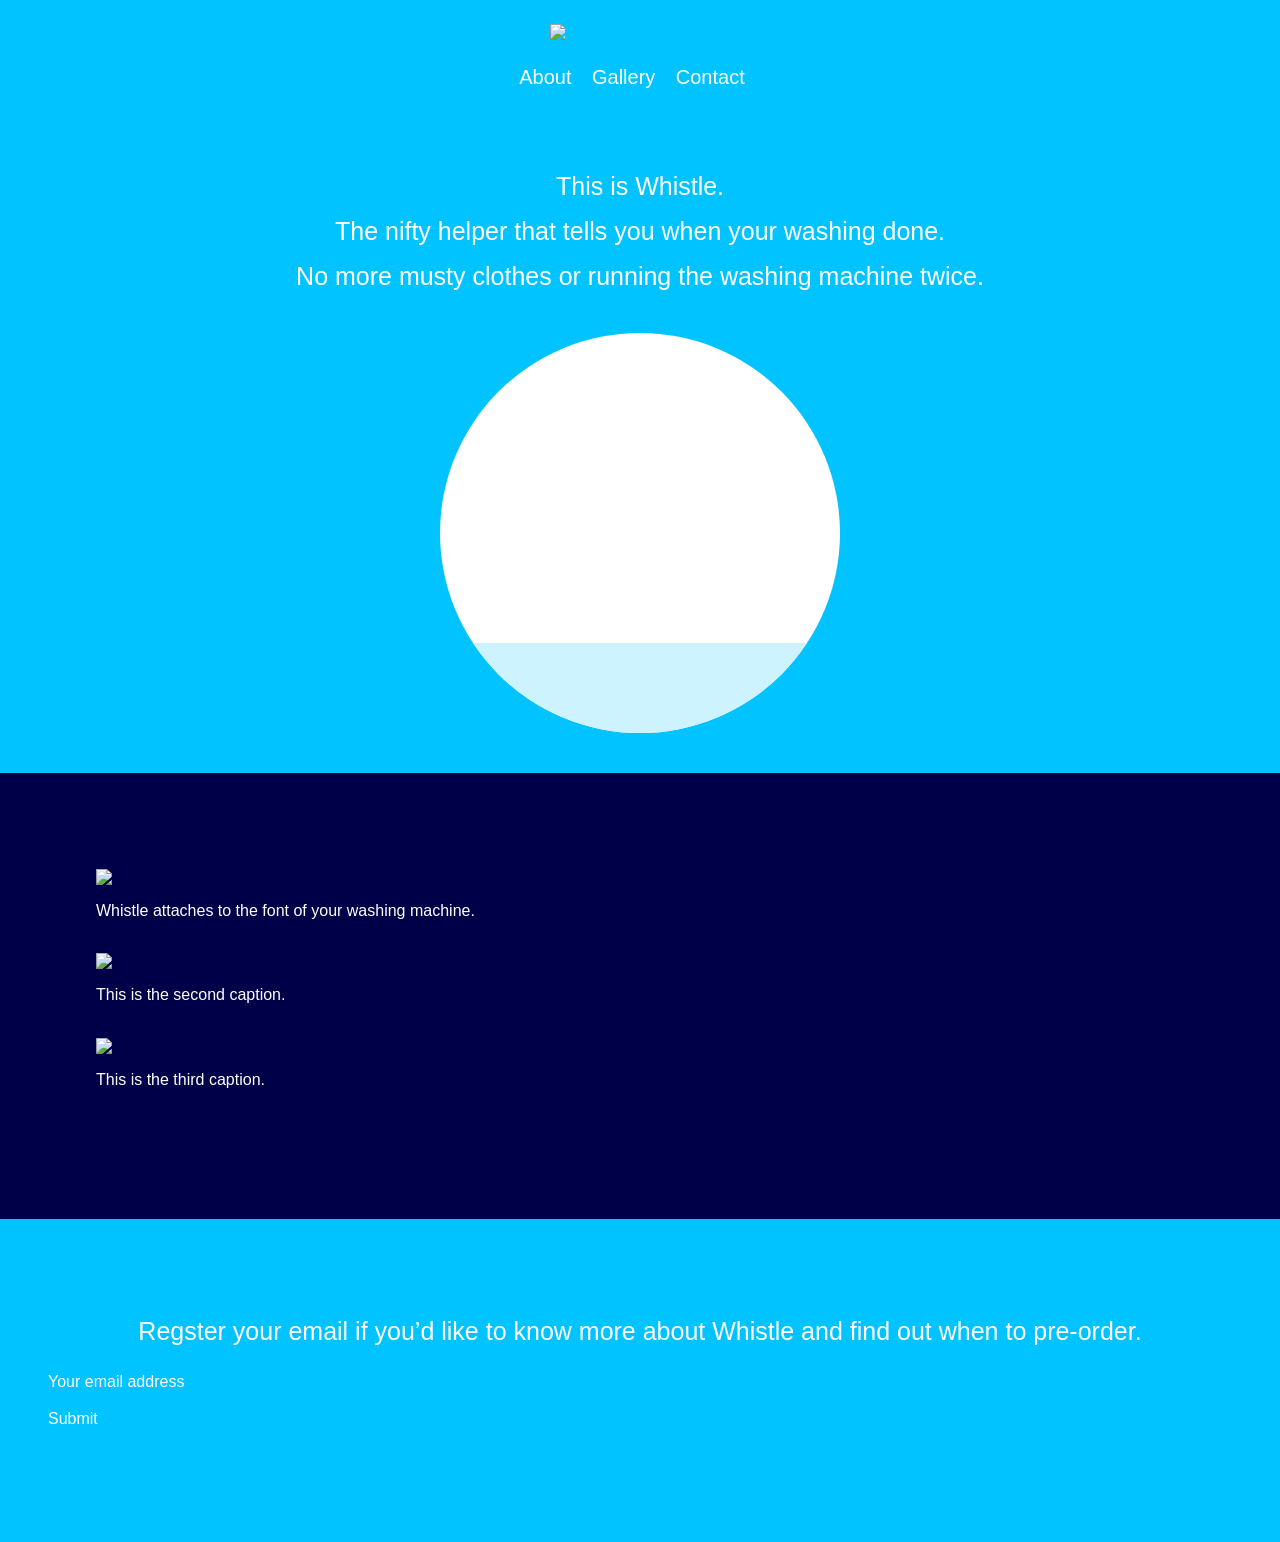
==== index.html @ 036cc0a6 "live version" ====
<!DOCTYPE html>
<html>
<head>
  <meta charset="utf-8">
<meta name="mobile-web-app-capable" content="yes">
<meta name="viewport" content="width=device-width, initial-scale=1.0, maximum-scale=1.0, user-scalable=no">
<link rel="icon" href="favicon.ico" type="image/x-icon">
<link rel="shortcut icon" href="img/favicon.ico" type="image/x-icon">

<link rel="stylesheet" href="css/styles.css">
  <title>Whistle | The Nifty Helper</title>
</head>
<body>
  

  <body class="top">
   
   <div class="wrapper"> 
     
     <header>
        <div class="logo">
          <img class="logo-size" src="img/whistle-logo.svg" />
        </div>

        <div class="nav">
          <a href="#section-about" class="nav-link">About</a>
          <a href="#section-gallery" class="nav-link">Gallery</a>
          <a href="#section-contact" class="nav-link no-margin">Contact</a>
        </div>
      </header>

      <section id="section-about" class="about-panel">
        <div class="about-copy">
          <p>This is Whistle.</p> 
          <P>The nifty helper that tells you when your washing done.</p> 
          <p>No more musty clothes or running the washing machine twice.</p>
        </div>
        <svg class="svg-wrap" id="svg-1"></svg>
       <!--  <div class="washing-machine">
          <img src="img/washing-machine.png" />
        </div> -->
      </section> 

      <section id="section-gallery" class="gallery-panel">
        <div class="gallery-images">
          <img src="img/whistle-product_800.png" />
          <p>Whistle attaches to the font of your washing machine.</p>
          <img src="img/whistle-product_800.png" />
          <p>This is the second caption.</p>
          <img src="img/whistle-product_800.png" />
          <p class="no-bottom-margin">This is the third caption.</p>
        </div>
      </section>

      <section id="section-contact" class="contact-panel">
        <div class="contact-copy">
          <p>Regster your email if you’d like to know more about Whistle and find out when to pre-order.</p>
        </div>
        <div class="email-signup">
          <p>Your email address</p>
          <p>Submit</p>
        </div>
      </section>

    </div>

  


  <script src="js/vendor/jquery-2.1.1.min.js"></script>
  <script src="js/vendor/snap.svg.js"></script>
  <script src="js/main.js"></script>
</body>
</html>
---- css/styles.css ----
/* line 5, /Users/itomblack/Repos/iot-frontend/src/sass/_normalize.scss */
html {
  font-family: sans-serif;
  -ms-text-size-adjust: 100%;
  -webkit-text-size-adjust: 100%; }

/* line 12, /Users/itomblack/Repos/iot-frontend/src/sass/_normalize.scss */
body {
  margin: 0; }

/* line 31, /Users/itomblack/Repos/iot-frontend/src/sass/_normalize.scss */
article, aside, details, figcaption, figure, footer, header, hgroup, main, nav, section, summary {
  display: block; }

/* line 40, /Users/itomblack/Repos/iot-frontend/src/sass/_normalize.scss */
audio, canvas, progress, video {
  display: inline-block;
  /* 1 */
  vertical-align: baseline;
  /* 2 */ }

/* line 47, /Users/itomblack/Repos/iot-frontend/src/sass/_normalize.scss */
audio:not([controls]) {
  display: none;
  height: 0; }

/* line 55, /Users/itomblack/Repos/iot-frontend/src/sass/_normalize.scss */
[hidden], template {
  display: none; }

/* line 63, /Users/itomblack/Repos/iot-frontend/src/sass/_normalize.scss */
a {
  background: transparent; }

/* line 69, /Users/itomblack/Repos/iot-frontend/src/sass/_normalize.scss */
a:active, a:hover {
  outline: 0; }

/* line 77, /Users/itomblack/Repos/iot-frontend/src/sass/_normalize.scss */
abbr[title] {
  border-bottom: 1px dotted; }

/* line 83, /Users/itomblack/Repos/iot-frontend/src/sass/_normalize.scss */
b, strong {
  font-weight: bold; }

/* line 88, /Users/itomblack/Repos/iot-frontend/src/sass/_normalize.scss */
dfn {
  font-style: italic; }

/* line 93, /Users/itomblack/Repos/iot-frontend/src/sass/_normalize.scss */
h1 {
  font-size: 2em;
  margin: 0.67em 0; }

/* line 99, /Users/itomblack/Repos/iot-frontend/src/sass/_normalize.scss */
mark {
  background: #ff0;
  color: #000; }

/* line 105, /Users/itomblack/Repos/iot-frontend/src/sass/_normalize.scss */
small {
  font-size: 80%; }

/* line 111, /Users/itomblack/Repos/iot-frontend/src/sass/_normalize.scss */
sub, sup {
  font-size: 75%;
  line-height: 0;
  position: relative;
  vertical-align: baseline; }

/* line 118, /Users/itomblack/Repos/iot-frontend/src/sass/_normalize.scss */
sup {
  top: -0.5em; }

/* line 122, /Users/itomblack/Repos/iot-frontend/src/sass/_normalize.scss */
sub {
  bottom: -0.25em; }

/* line 130, /Users/itomblack/Repos/iot-frontend/src/sass/_normalize.scss */
img {
  border: 0; }

/* line 135, /Users/itomblack/Repos/iot-frontend/src/sass/_normalize.scss */
svg:not(:root) {
  overflow: hidden; }

/* line 143, /Users/itomblack/Repos/iot-frontend/src/sass/_normalize.scss */
figure {
  margin: 1em 40px; }

/* line 148, /Users/itomblack/Repos/iot-frontend/src/sass/_normalize.scss */
hr {
  -moz-box-sizing: content-box;
  -webkit-box-sizing: content-box;
  box-sizing: content-box;
  height: 0; }

/* line 155, /Users/itomblack/Repos/iot-frontend/src/sass/_normalize.scss */
pre {
  overflow: auto; }

/* line 163, /Users/itomblack/Repos/iot-frontend/src/sass/_normalize.scss */
code, kbd, pre, samp {
  font-family: monospace, monospace;
  font-size: 1em; }

/* line 182, /Users/itomblack/Repos/iot-frontend/src/sass/_normalize.scss */
button, input, optgroup, select, textarea {
  color: inherit;
  font: inherit;
  margin: 0; }

/* line 189, /Users/itomblack/Repos/iot-frontend/src/sass/_normalize.scss */
button {
  overflow: visible; }

/* line 198, /Users/itomblack/Repos/iot-frontend/src/sass/_normalize.scss */
button, select {
  text-transform: none; }

/* line 208, /Users/itomblack/Repos/iot-frontend/src/sass/_normalize.scss */
button, html input[type="button"], input[type="reset"], input[type="submit"] {
  -webkit-appearance: button;
  /* 2 */
  cursor: pointer;
  /* 3 */ }

/* line 215, /Users/itomblack/Repos/iot-frontend/src/sass/_normalize.scss */
button[disabled], html input[disabled] {
  cursor: default; }

/* line 221, /Users/itomblack/Repos/iot-frontend/src/sass/_normalize.scss */
button::-moz-focus-inner, input::-moz-focus-inner {
  border: 0;
  padding: 0; }

/* line 228, /Users/itomblack/Repos/iot-frontend/src/sass/_normalize.scss */
input {
  line-height: normal; }

/* line 238, /Users/itomblack/Repos/iot-frontend/src/sass/_normalize.scss */
input[type="checkbox"], input[type="radio"] {
  -webkit-box-sizing: border-box;
  -moz-box-sizing: border-box;
  box-sizing: border-box;
  padding: 0; }

/* line 247, /Users/itomblack/Repos/iot-frontend/src/sass/_normalize.scss */
input[type="number"]::-webkit-inner-spin-button, input[type="number"]::-webkit-outer-spin-button {
  height: auto; }

/* line 253, /Users/itomblack/Repos/iot-frontend/src/sass/_normalize.scss */
input[type="search"] {
  -webkit-appearance: textfield;
  -moz-box-sizing: content-box;
  -webkit-box-sizing: content-box;
  box-sizing: content-box; }

/* line 263, /Users/itomblack/Repos/iot-frontend/src/sass/_normalize.scss */
input[type="search"]::-webkit-search-cancel-button, input[type="search"]::-webkit-search-decoration {
  -webkit-appearance: none; }

/* line 268, /Users/itomblack/Repos/iot-frontend/src/sass/_normalize.scss */
fieldset {
  border: 1px solid #c0c0c0;
  margin: 0 2px;
  padding: 0.35em 0.625em 0.75em; }

/* line 276, /Users/itomblack/Repos/iot-frontend/src/sass/_normalize.scss */
legend {
  border: 0;
  padding: 0; }

/* line 282, /Users/itomblack/Repos/iot-frontend/src/sass/_normalize.scss */
textarea {
  overflow: auto; }

/* line 288, /Users/itomblack/Repos/iot-frontend/src/sass/_normalize.scss */
optgroup {
  font-weight: bold; }

/* line 296, /Users/itomblack/Repos/iot-frontend/src/sass/_normalize.scss */
table {
  border-collapse: collapse;
  border-spacing: 0; }

/* line 302, /Users/itomblack/Repos/iot-frontend/src/sass/_normalize.scss */
td, th {
  padding: 0; }

/* line 10, /Users/itomblack/Repos/iot-frontend/src/sass/_grid.scss */
.grid {
  margin: 0 auto;
  max-width: 1200px; }
  /* line 8, /Users/itomblack/Repos/iot-frontend/src/sass/_mixins.scss */
  .grid:after {
    content: "";
    display: table;
    clear: both; }

/* line 16, /Users/itomblack/Repos/iot-frontend/src/sass/_grid.scss */
.padded {
  padding: 20px; }

/* line 20, /Users/itomblack/Repos/iot-frontend/src/sass/_grid.scss */
[class*='col-'] {
  float: left;
  padding-right: 20px;
  padding-left: 20px; }

/* line 26, /Users/itomblack/Repos/iot-frontend/src/sass/_grid.scss */
.col-1-1 {
  width: 100%; }

/* line 27, /Users/itomblack/Repos/iot-frontend/src/sass/_grid.scss */
.col-2-3 {
  width: 66.66%; }

/* line 28, /Users/itomblack/Repos/iot-frontend/src/sass/_grid.scss */
.col-1-3 {
  width: 33.33%; }

/* line 29, /Users/itomblack/Repos/iot-frontend/src/sass/_grid.scss */
.col-1-2 {
  width: 50%; }

/* line 30, /Users/itomblack/Repos/iot-frontend/src/sass/_grid.scss */
.col-1-4 {
  width: 25%; }

/* line 31, /Users/itomblack/Repos/iot-frontend/src/sass/_grid.scss */
.col-1-8 {
  width: 12.5%; }

@media screen and (max-width: 500px) {
  /* line 34, /Users/itomblack/Repos/iot-frontend/src/sass/_grid.scss */
  [class*='col-'] {
    width: 100%;
    float: none; }
  /* line 39, /Users/itomblack/Repos/iot-frontend/src/sass/_grid.scss */
  .mobile-col-2-3, .mobile-col-1-3, .mobile-col-1-2, .mobile-col-1-4, .mobile-col-1-8 {
    float: left; }
  /* line 42, /Users/itomblack/Repos/iot-frontend/src/sass/_grid.scss */
  .mobile-col-2-3 {
    width: 66.66%; }
  /* line 43, /Users/itomblack/Repos/iot-frontend/src/sass/_grid.scss */
  .mobile-col-1-3 {
    width: 33.33%; }
  /* line 44, /Users/itomblack/Repos/iot-frontend/src/sass/_grid.scss */
  .mobile-col-1-2 {
    width: 50%; }
  /* line 45, /Users/itomblack/Repos/iot-frontend/src/sass/_grid.scss */
  .mobile-col-1-4 {
    width: 25%; }
  /* line 46, /Users/itomblack/Repos/iot-frontend/src/sass/_grid.scss */
  .mobile-col-1-8 {
    width: 12.5%; } }

/* line 6, /Users/itomblack/Repos/iot-frontend/src/sass/_fonts.scss */
html, body {
  font-size: 100%;
  font-family: 'Raisonne', Avenir, Futura, 'Helvetica Neue', Helvetica, Arial, sans-serif;
  color: #fff;
  line-height: 1.3;
  margin-bottom: 1em;
  -webkit-font-smoothing: antialiased;
  -moz-osx-font-smoothing: grayscale; }

/* line 16, /Users/itomblack/Repos/iot-frontend/src/sass/_fonts.scss */
.about-copy p {
  font-size: 1.563rem;
  margin: 0 0 0.5em 0;
  text-align: center; }

/* line 22, /Users/itomblack/Repos/iot-frontend/src/sass/_fonts.scss */
.nav {
  text-align: center; }

/* line 26, /Users/itomblack/Repos/iot-frontend/src/sass/_fonts.scss */
.nav a {
  font-size: 1.25rem;
  text-decoration: none;
  margin-right: 1rem;
  cursor: pointer;
  color: white; }
  /* line 33, /Users/itomblack/Repos/iot-frontend/src/sass/_fonts.scss */
  .nav a:hover {
    color: #00ffff; }

/* line 39, /Users/itomblack/Repos/iot-frontend/src/sass/_fonts.scss */
.no-margin {
  margin-right: 0; }

/* line 44, /Users/itomblack/Repos/iot-frontend/src/sass/_fonts.scss */
.gallery-images p {
  font-size: 1rem;
  margin: 1rem 0 2rem 0; }
  /* line 48, /Users/itomblack/Repos/iot-frontend/src/sass/_fonts.scss */
  .gallery-images p p:last-child {
    margin-bottom: 0; }

/* line 53, /Users/itomblack/Repos/iot-frontend/src/sass/_fonts.scss */
.contact-copy p {
  font-size: 1.563rem;
  text-align: center; }

/* line 7, /Users/itomblack/Repos/iot-frontend/src/sass/_home.scss */
*, *::before, *:after {
  -webkit-box-sizing: border-box;
  -moz-box-sizing: border-box;
  box-sizing: border-box;
  -webkit-font-smoothing: antialiased; }

/* line 13, /Users/itomblack/Repos/iot-frontend/src/sass/_home.scss */
ul {
  padding: 0;
  list-style: none; }

/* line 19, /Users/itomblack/Repos/iot-frontend/src/sass/_home.scss */
body {
  background-color: #00c3ff; }

/* line 28, /Users/itomblack/Repos/iot-frontend/src/sass/_home.scss */
.svg-wrap {
  width: 400px;
  height: 400px;
  background-color: white;
  margin: 40px;
  overflow: hidden;
  border-radius: 400px;
  display: block;
  margin: 40px auto;
  cursor: pointer; }

/* line 45, /Users/itomblack/Repos/iot-frontend/src/sass/_home.scss */
html, body {
  background-color: #00c3ff; }

/* line 49, /Users/itomblack/Repos/iot-frontend/src/sass/_home.scss */
.logo {
  margin: 1.5rem 0; }

/* line 53, /Users/itomblack/Repos/iot-frontend/src/sass/_home.scss */
.logo-size {
  width: 50%;
  margin: 0 auto;
  display: block;
  max-width: 180px; }

/* line 61, /Users/itomblack/Repos/iot-frontend/src/sass/_home.scss */
header {
  margin-bottom: 5rem; }

/* line 65, /Users/itomblack/Repos/iot-frontend/src/sass/_home.scss */
.washing-machine {
  display: block;
  margin: 3rem 0 6rem 0; }

/* line 70, /Users/itomblack/Repos/iot-frontend/src/sass/_home.scss */
.washing-machine img {
  display: block;
  margin: 0 auto; }

/* line 75, /Users/itomblack/Repos/iot-frontend/src/sass/_home.scss */
.about-panel {
  margin: 0 1rem; }

/* line 79, /Users/itomblack/Repos/iot-frontend/src/sass/_home.scss */
.gallery-panel {
  background-color: #000049;
  padding: 6rem 0; }

/* line 84, /Users/itomblack/Repos/iot-frontend/src/sass/_home.scss */
.gallery-images {
  padding: 0 1rem;
  display: block; }
  /* line 88, /Users/itomblack/Repos/iot-frontend/src/sass/_home.scss */
  .gallery-images img {
    display: block;
    width: 100%; }

/* line 94, /Users/itomblack/Repos/iot-frontend/src/sass/_home.scss */
.contact-panel {
  margin: 6rem 1rem; }

@media only screen and (min-width: 660px) {
  /* line 101, /Users/itomblack/Repos/iot-frontend/src/sass/_home.scss */
  .gallery-images {
    padding: 0 3rem; }
  /* line 105, /Users/itomblack/Repos/iot-frontend/src/sass/_home.scss */
  .about-panel {
    margin: 0 3rem; }
  /* line 109, /Users/itomblack/Repos/iot-frontend/src/sass/_home.scss */
  .contact-panel {
    margin: 6rem 3rem; } }

@media only screen and (min-width: 960px) {
  /* line 117, /Users/itomblack/Repos/iot-frontend/src/sass/_home.scss */
  .gallery-images {
    padding: 0 6rem; }
  /* line 121, /Users/itomblack/Repos/iot-frontend/src/sass/_home.scss */
  .gallery-images img {
    max-width: 800px; } }
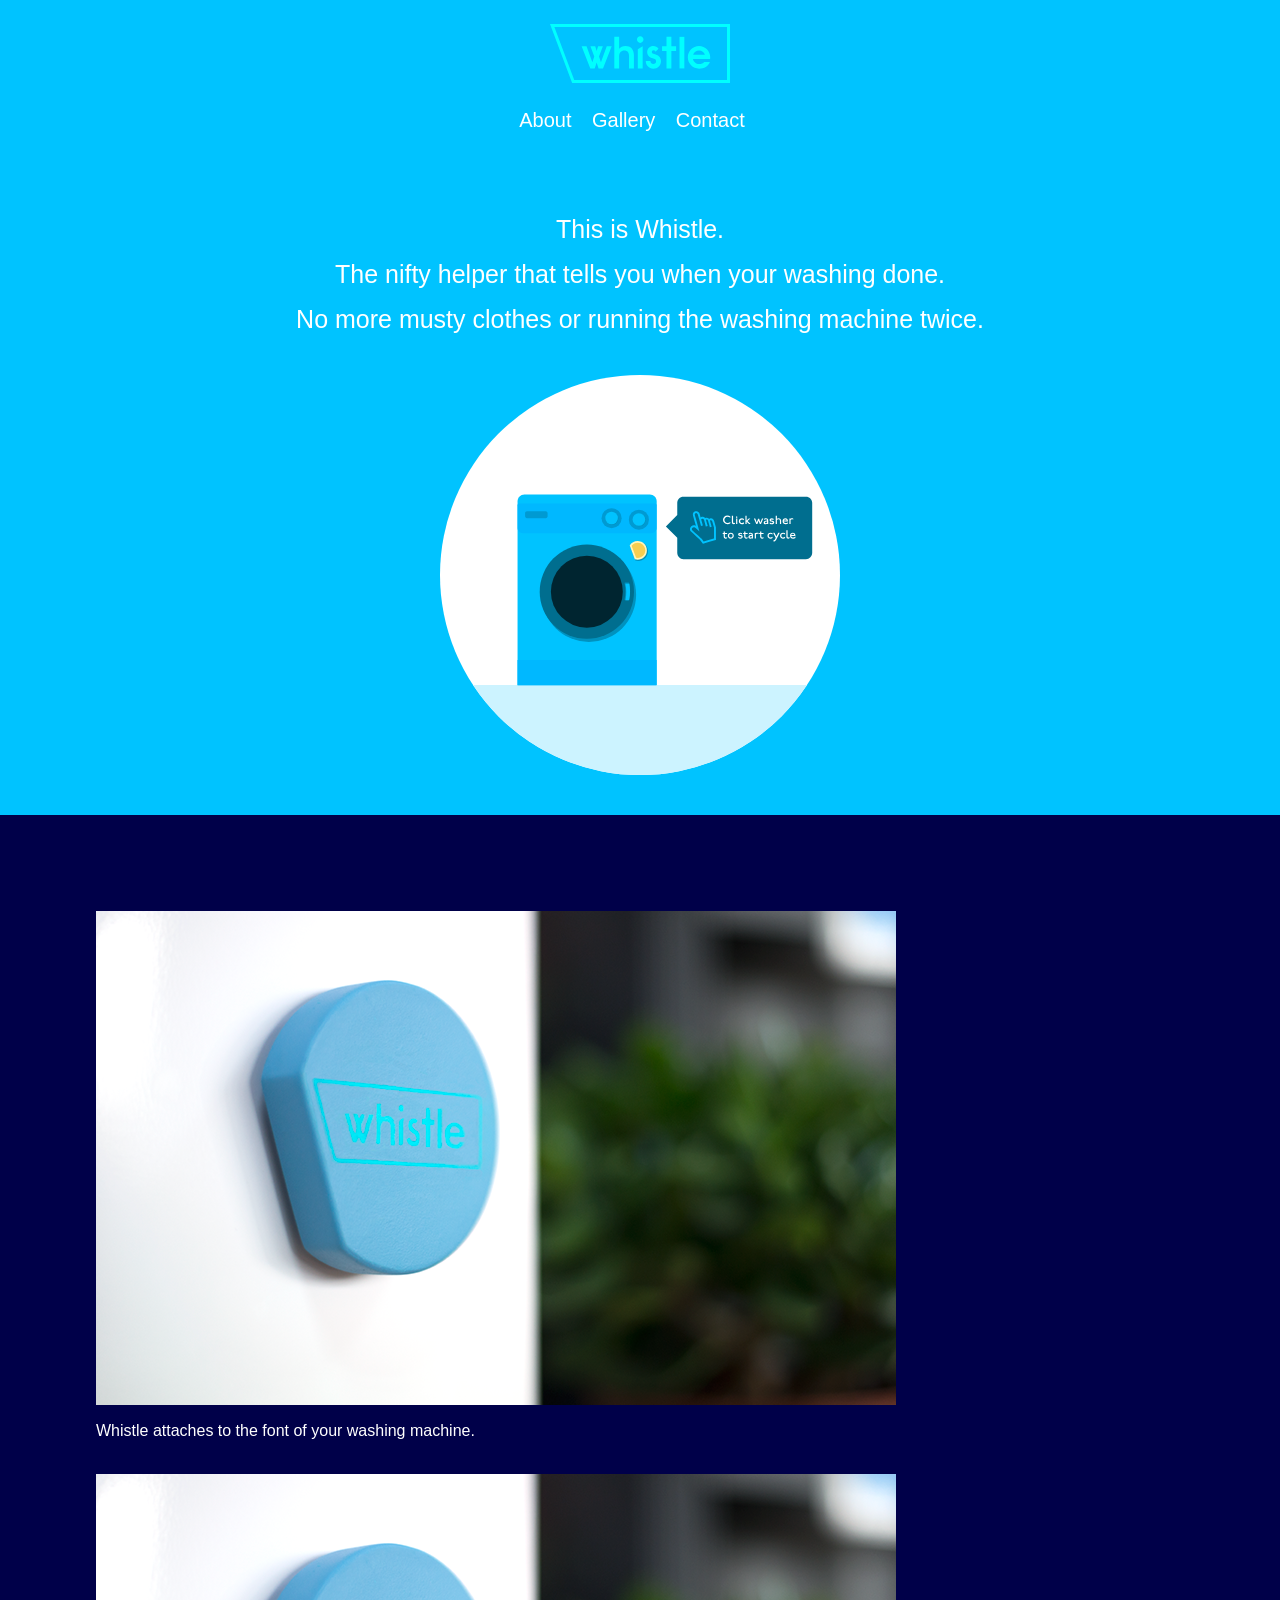
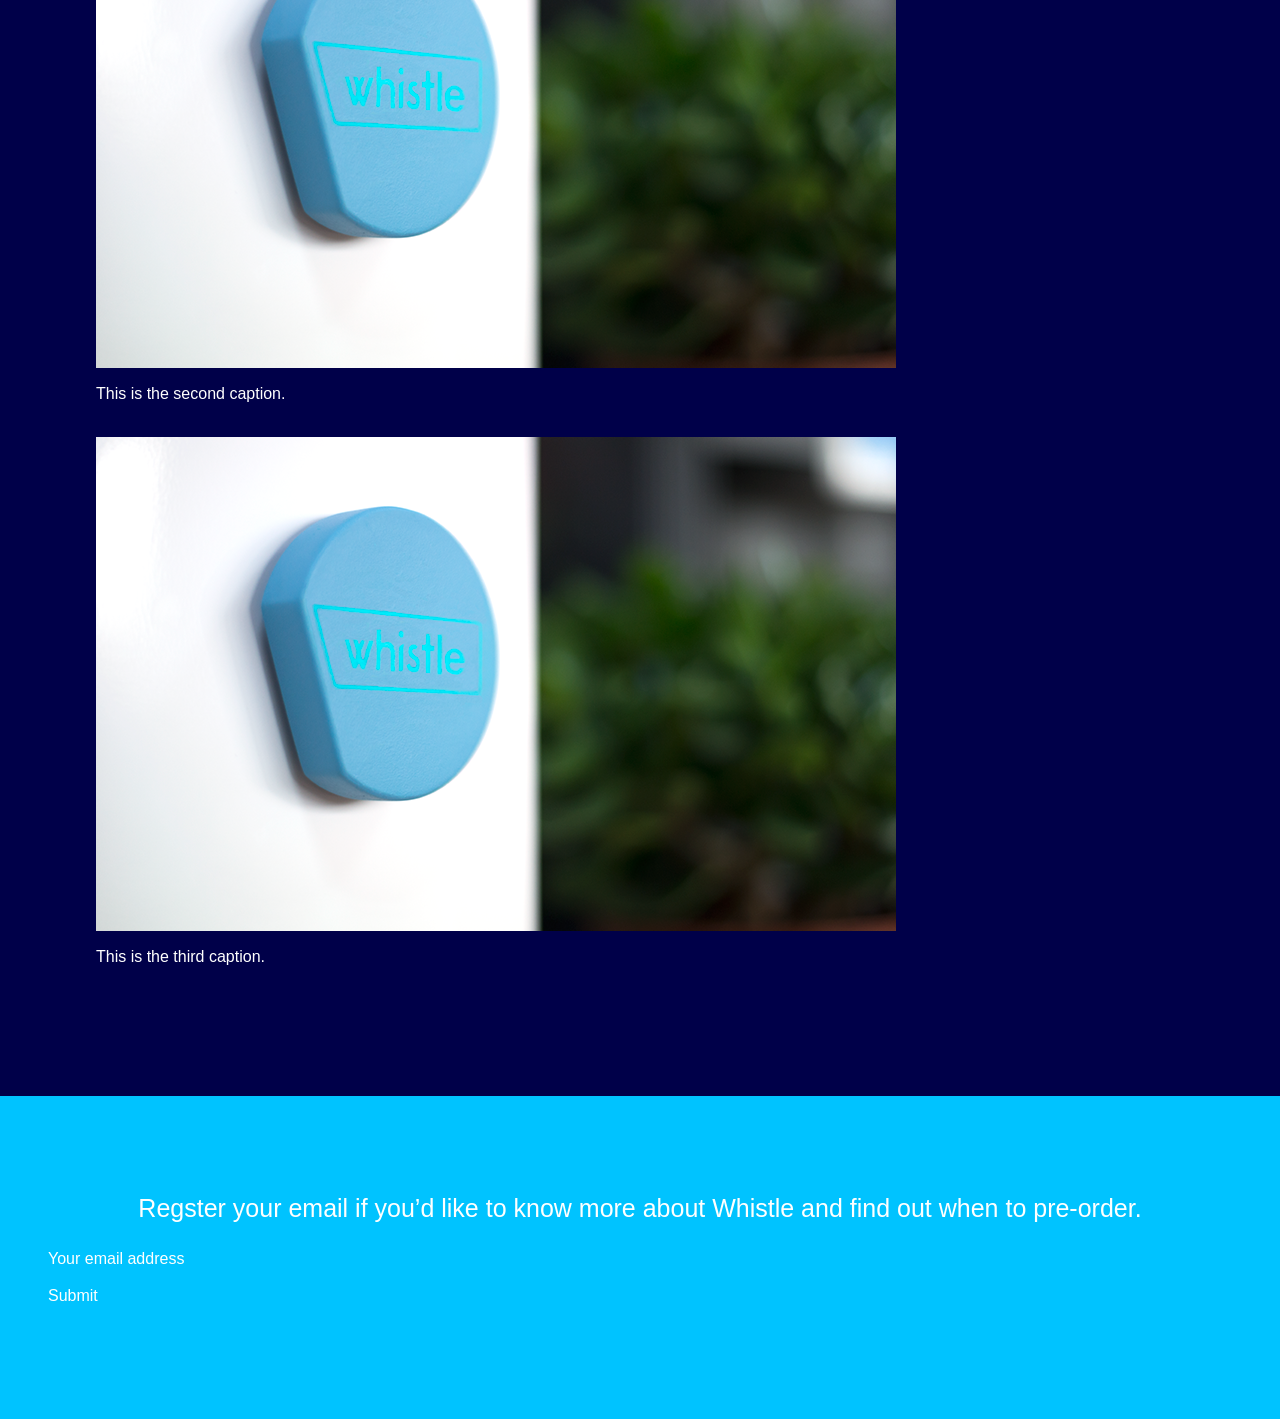
==== commit b260a206: "image links" ====
(no text change in the page or its own stylesheets)
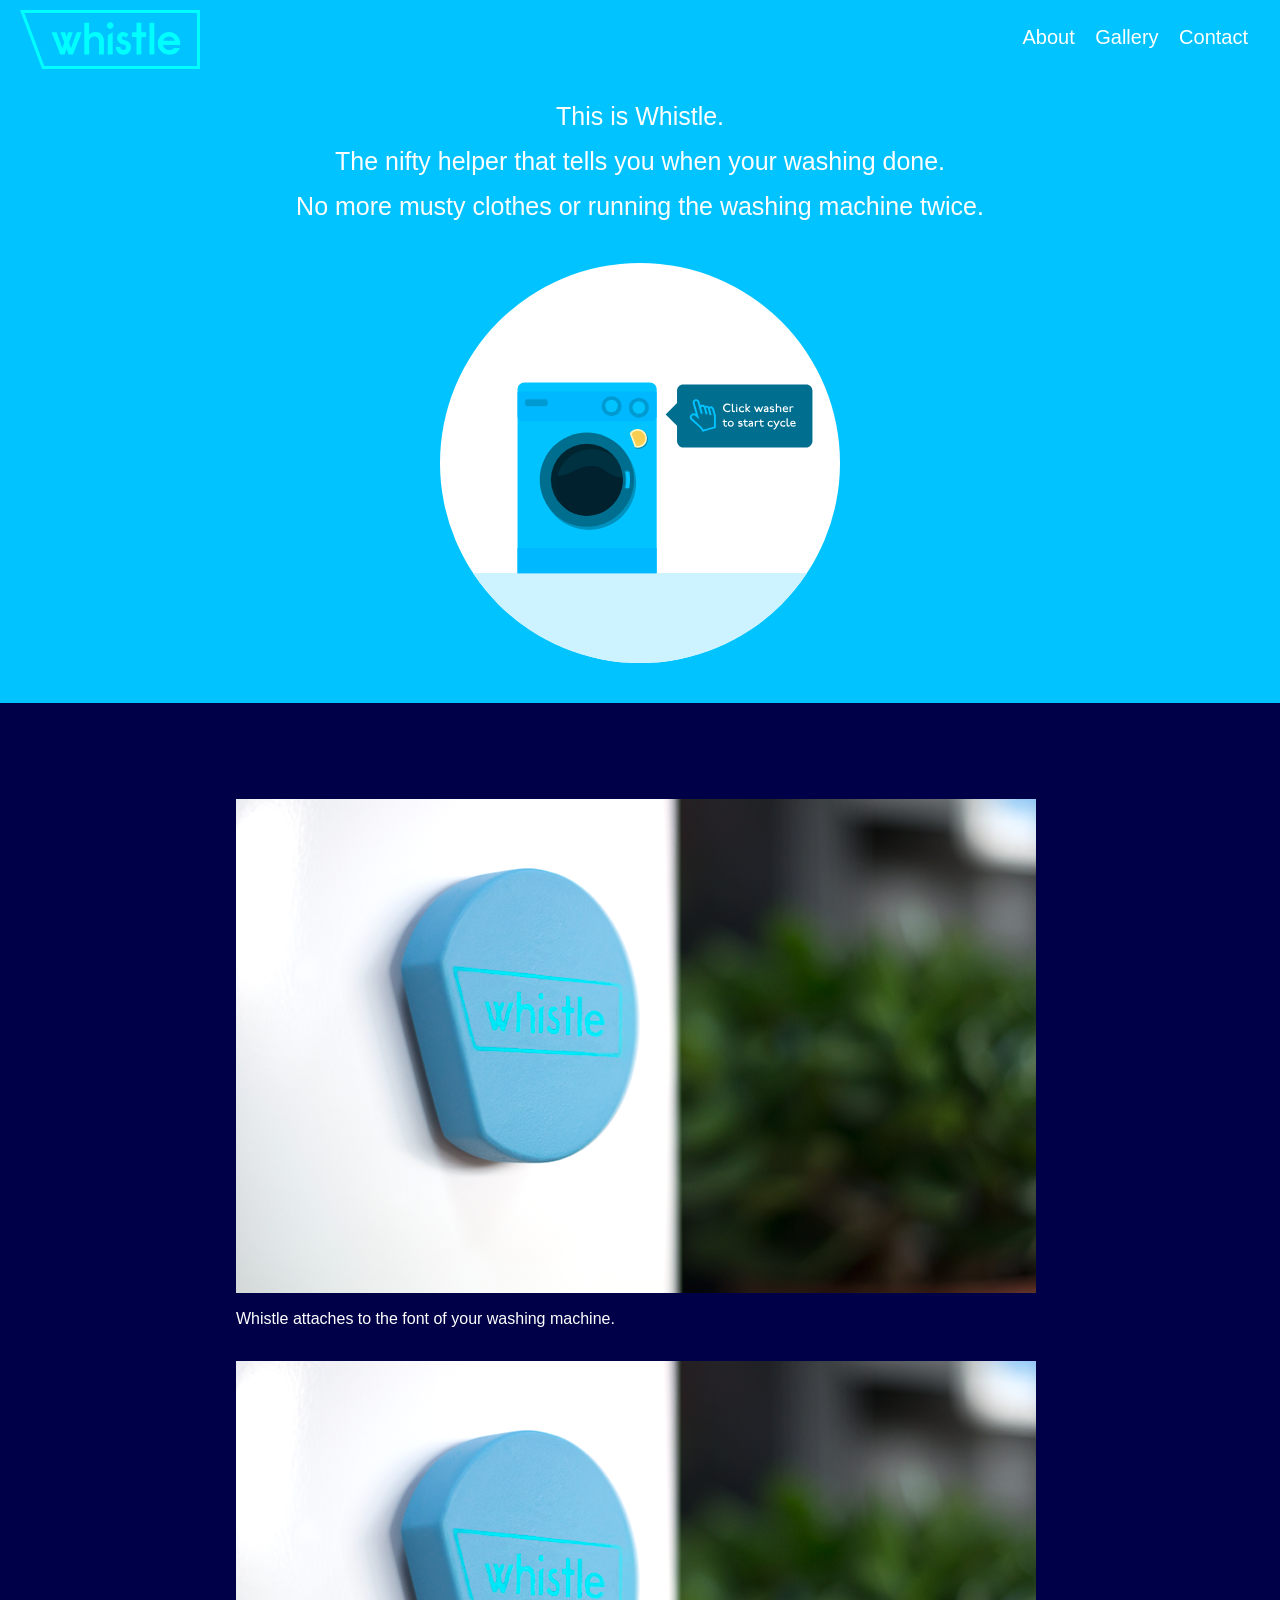
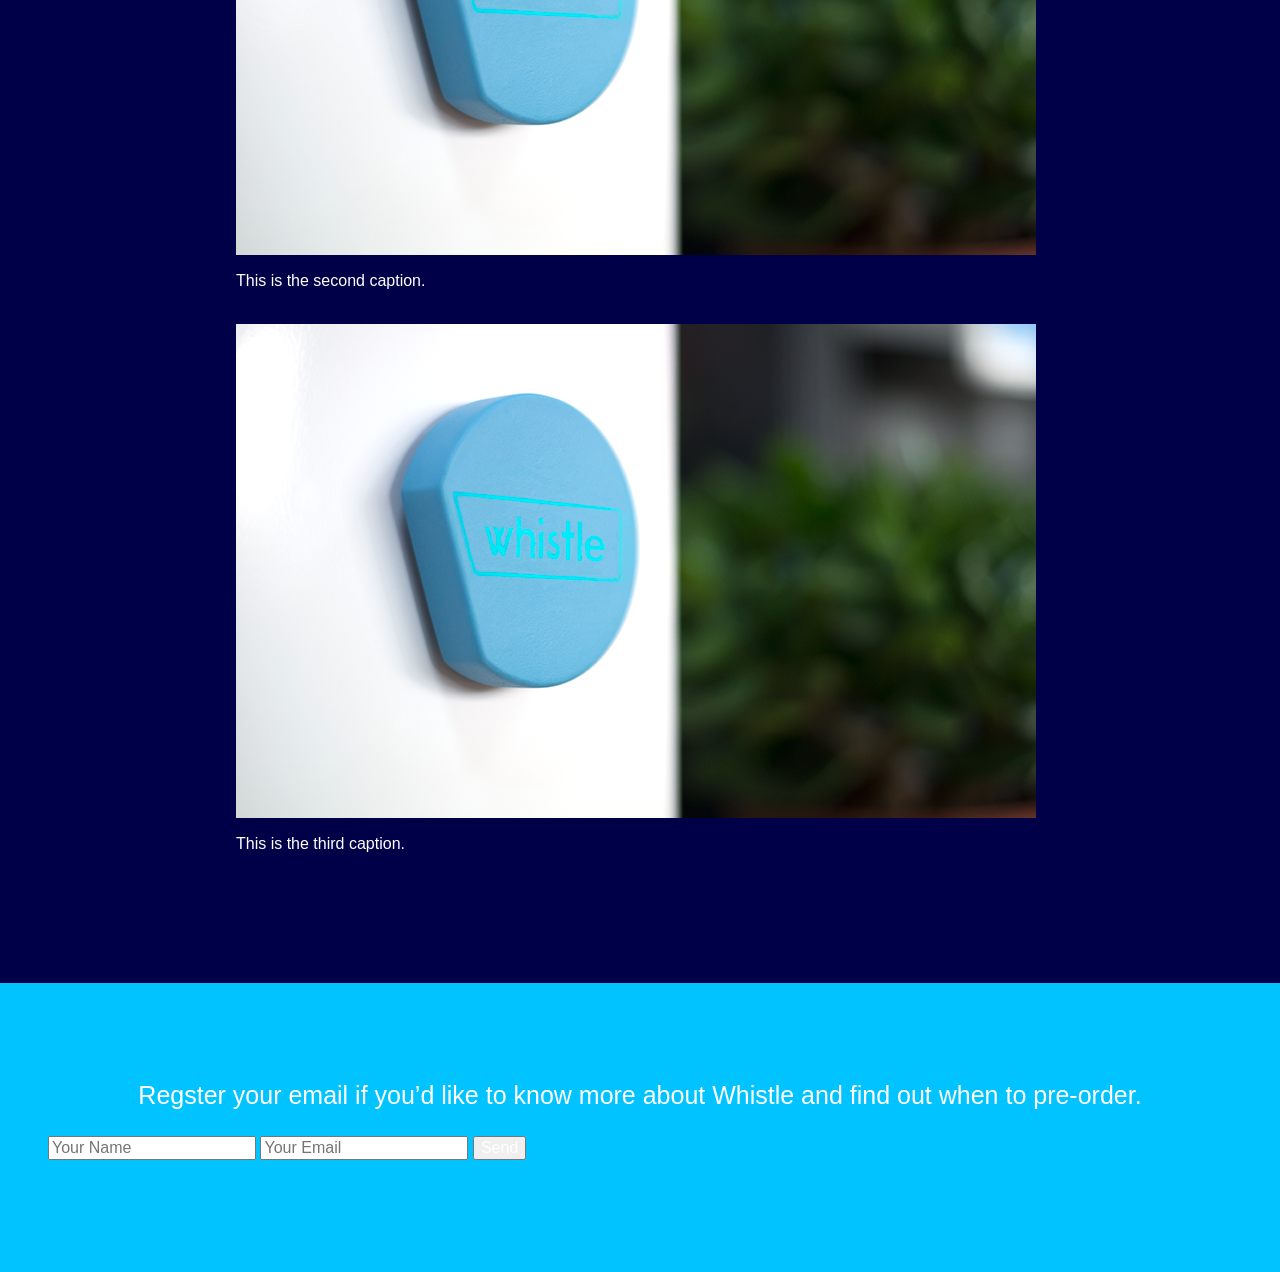
==== commit fa626581: "Style form" ====
--- a/index.html
+++ b/index.html
@@ -17,9 +17,9 @@
    
    <div class="wrapper"> 
      
-     <header>
+     <header class="header">
         <div class="logo">
-          <img class="logo-size" src="img/whistle-logo.svg" />
+          <img class="logo-size" src="./img/whistle-logo.svg" />
         </div>
 
         <div class="nav">
@@ -43,22 +43,26 @@
 
       <section id="section-gallery" class="gallery-panel">
         <div class="gallery-images">
-          <img src="img/whistle-product_800.png" />
+          <img src="./img/whistle-product_800.png" />
           <p>Whistle attaches to the font of your washing machine.</p>
-          <img src="img/whistle-product_800.png" />
+          <img src="./img/whistle-product_800.png" />
           <p>This is the second caption.</p>
-          <img src="img/whistle-product_800.png" />
+          <img src="./img/whistle-product_800.png" />
           <p class="no-bottom-margin">This is the third caption.</p>
         </div>
       </section>
 
       <section id="section-contact" class="contact-panel">
         <div class="contact-copy">
-          <p>Regster your email if you’d like to know more about Whistle and find out when to pre-order.</p>
+            <p>Regster your email if you’d like to know more about Whistle and find out when to pre-order.</p>
         </div>
         <div class="email-signup">
-          <p>Your email address</p>
-          <p>Submit</p>
+            <form class="email-signup" action="https://formspree.io/info@whistle.com"
+              method="POST">
+              <input type="text" name="name" placeholder="Your Name">
+              <input type="email" name="_replyto" placeholder="Your Email">
+              <input class="send-button" type="submit" value="Send">
+          </form>
         </div>
       </section>
 
--- a/css/styles.css
+++ b/css/styles.css
@@ -275,32 +275,37 @@
 
 /* line 22, /Users/itomblack/Repos/iot-frontend/src/sass/_fonts.scss */
 .nav {
-  text-align: center; }
-
-/* line 26, /Users/itomblack/Repos/iot-frontend/src/sass/_fonts.scss */
+  text-align: right;
+  padding-right: 16px; }
+
+/* line 27, /Users/itomblack/Repos/iot-frontend/src/sass/_fonts.scss */
 .nav a {
   font-size: 1.25rem;
   text-decoration: none;
   margin-right: 1rem;
   cursor: pointer;
   color: white; }
-  /* line 33, /Users/itomblack/Repos/iot-frontend/src/sass/_fonts.scss */
+  /* line 34, /Users/itomblack/Repos/iot-frontend/src/sass/_fonts.scss */
   .nav a:hover {
     color: #00ffff; }
-
-/* line 39, /Users/itomblack/Repos/iot-frontend/src/sass/_fonts.scss */
+  @media screen and (max-width: 650px) {
+    .nav a {
+      font-size: 12px;
+      margin-right: 0.5rem; } }
+
+/* line 45, /Users/itomblack/Repos/iot-frontend/src/sass/_fonts.scss */
 .no-margin {
   margin-right: 0; }
 
-/* line 44, /Users/itomblack/Repos/iot-frontend/src/sass/_fonts.scss */
+/* line 50, /Users/itomblack/Repos/iot-frontend/src/sass/_fonts.scss */
 .gallery-images p {
   font-size: 1rem;
   margin: 1rem 0 2rem 0; }
-  /* line 48, /Users/itomblack/Repos/iot-frontend/src/sass/_fonts.scss */
+  /* line 54, /Users/itomblack/Repos/iot-frontend/src/sass/_fonts.scss */
   .gallery-images p p:last-child {
     margin-bottom: 0; }
 
-/* line 53, /Users/itomblack/Repos/iot-frontend/src/sass/_fonts.scss */
+/* line 59, /Users/itomblack/Repos/iot-frontend/src/sass/_fonts.scss */
 .contact-copy p {
   font-size: 1.563rem;
   text-align: center; }
@@ -346,59 +351,76 @@
   width: 50%;
   margin: 0 auto;
   display: block;
-  max-width: 180px; }
-
-/* line 61, /Users/itomblack/Repos/iot-frontend/src/sass/_home.scss */
+  max-width: 180px;
+  position: absolute;
+  top: 10px;
+  left: 20px; }
+  @media screen and (max-width: 650px) {
+    .logo-size {
+      max-width: 90px;
+      top: 22px; } }
+
+/* line 68, /Users/itomblack/Repos/iot-frontend/src/sass/_home.scss */
 header {
   margin-bottom: 5rem; }
 
-/* line 65, /Users/itomblack/Repos/iot-frontend/src/sass/_home.scss */
+/* line 72, /Users/itomblack/Repos/iot-frontend/src/sass/_home.scss */
 .washing-machine {
   display: block;
   margin: 3rem 0 6rem 0; }
 
-/* line 70, /Users/itomblack/Repos/iot-frontend/src/sass/_home.scss */
+/* line 77, /Users/itomblack/Repos/iot-frontend/src/sass/_home.scss */
 .washing-machine img {
   display: block;
   margin: 0 auto; }
 
-/* line 75, /Users/itomblack/Repos/iot-frontend/src/sass/_home.scss */
+/* line 82, /Users/itomblack/Repos/iot-frontend/src/sass/_home.scss */
 .about-panel {
-  margin: 0 1rem; }
-
-/* line 79, /Users/itomblack/Repos/iot-frontend/src/sass/_home.scss */
+  margin: 0 1rem;
+  padding-top: 100px; }
+
+/* line 87, /Users/itomblack/Repos/iot-frontend/src/sass/_home.scss */
 .gallery-panel {
   background-color: #000049;
   padding: 6rem 0; }
 
-/* line 84, /Users/itomblack/Repos/iot-frontend/src/sass/_home.scss */
+/* line 92, /Users/itomblack/Repos/iot-frontend/src/sass/_home.scss */
 .gallery-images {
   padding: 0 1rem;
-  display: block; }
-  /* line 88, /Users/itomblack/Repos/iot-frontend/src/sass/_home.scss */
+  display: block;
+  max-width: 1000px;
+  margin-left: auto;
+  margin-right: auto; }
+  /* line 99, /Users/itomblack/Repos/iot-frontend/src/sass/_home.scss */
   .gallery-images img {
     display: block;
     width: 100%; }
 
-/* line 94, /Users/itomblack/Repos/iot-frontend/src/sass/_home.scss */
+/* line 105, /Users/itomblack/Repos/iot-frontend/src/sass/_home.scss */
 .contact-panel {
   margin: 6rem 1rem; }
 
 @media only screen and (min-width: 660px) {
-  /* line 101, /Users/itomblack/Repos/iot-frontend/src/sass/_home.scss */
+  /* line 112, /Users/itomblack/Repos/iot-frontend/src/sass/_home.scss */
   .gallery-images {
     padding: 0 3rem; }
-  /* line 105, /Users/itomblack/Repos/iot-frontend/src/sass/_home.scss */
+  /* line 116, /Users/itomblack/Repos/iot-frontend/src/sass/_home.scss */
   .about-panel {
     margin: 0 3rem; }
-  /* line 109, /Users/itomblack/Repos/iot-frontend/src/sass/_home.scss */
+  /* line 120, /Users/itomblack/Repos/iot-frontend/src/sass/_home.scss */
   .contact-panel {
     margin: 6rem 3rem; } }
 
 @media only screen and (min-width: 960px) {
-  /* line 117, /Users/itomblack/Repos/iot-frontend/src/sass/_home.scss */
+  /* line 128, /Users/itomblack/Repos/iot-frontend/src/sass/_home.scss */
   .gallery-images {
     padding: 0 6rem; }
-  /* line 121, /Users/itomblack/Repos/iot-frontend/src/sass/_home.scss */
+  /* line 132, /Users/itomblack/Repos/iot-frontend/src/sass/_home.scss */
   .gallery-images img {
     max-width: 800px; } }
+
+/* line 137, /Users/itomblack/Repos/iot-frontend/src/sass/_home.scss */
+.header {
+  position: fixed;
+  top: 0;
+  width: 100%; }
